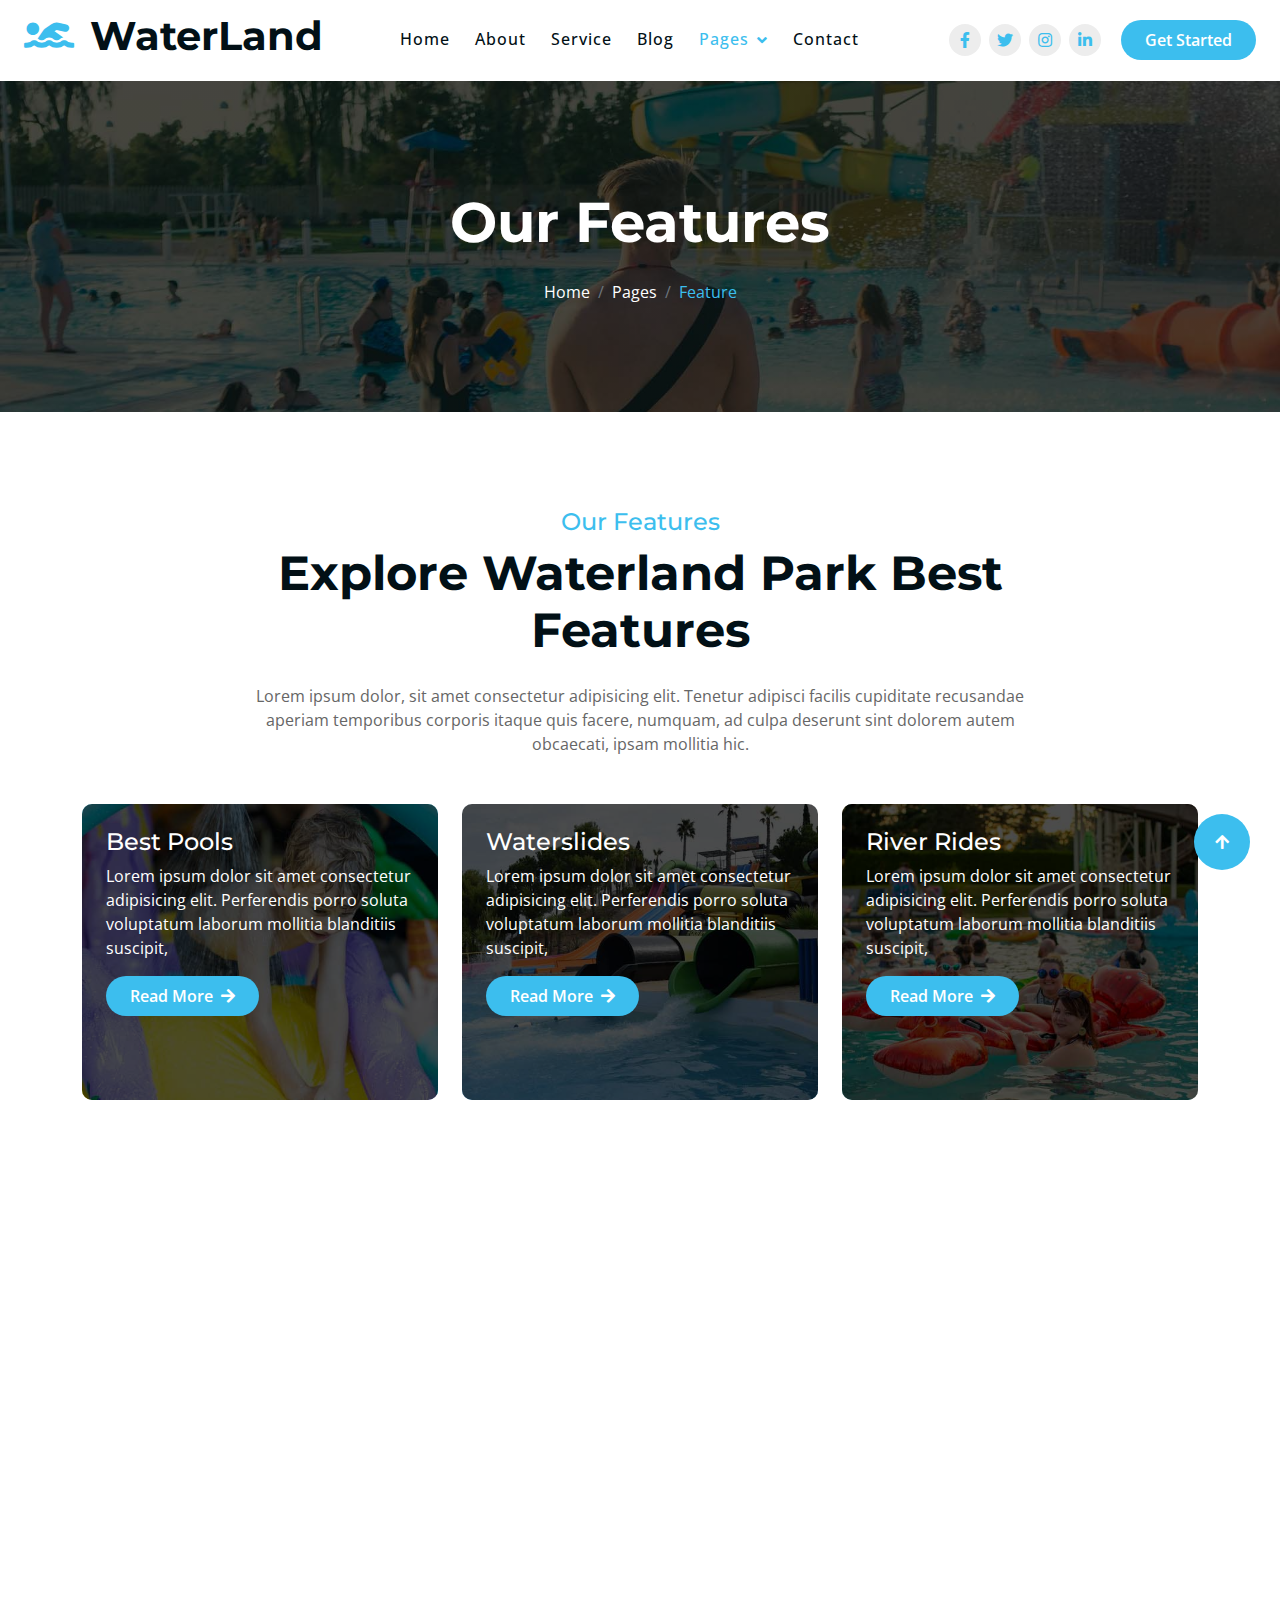
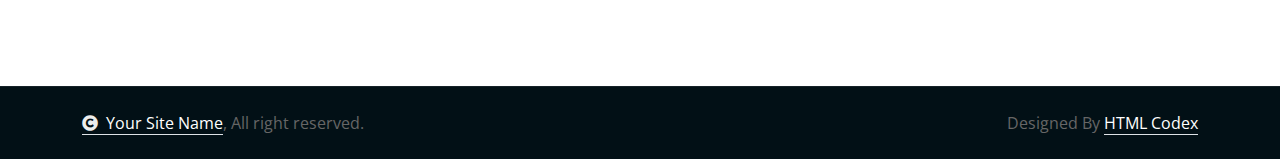
==== feature.html @ 1bac813b "first" ====
<!DOCTYPE html>
<html lang="en">

    <head>
        <meta charset="utf-8">
        <title>WaterLand - Water Park Website Template</title>
        <meta content="width=device-width, initial-scale=1.0" name="viewport">
        <meta content="" name="keywords">
        <meta content="" name="description">

        <!-- Google Web Fonts -->
        <link rel="preconnect" href="https://fonts.googleapis.com">
        <link rel="preconnect" href="https://fonts.gstatic.com" crossorigin>
        <link href="https://fonts.googleapis.com/css2?family=Montserrat:ital,wght@0,100..900;1,100..900&family=Open+Sans:ital,wdth,wght@0,75..100,300..800;1,75..100,300..800&display=swap" rel="stylesheet"> 

        <!-- Icon Font Stylesheet -->
        <link rel="stylesheet" href="https://use.fontawesome.com/releases/v5.15.4/css/all.css"/>
        <link href="https://cdn.jsdelivr.net/npm/bootstrap-icons@1.4.1/font/bootstrap-icons.css" rel="stylesheet">

        <!-- Libraries Stylesheet -->
        <link href="lib/animate/animate.min.css" rel="stylesheet">
        <link href="lib/lightbox/css/lightbox.min.css" rel="stylesheet">
        <link href="lib/owlcarousel/assets/owl.carousel.min.css" rel="stylesheet">


        <!-- Customized Bootstrap Stylesheet -->
        <link href="css/bootstrap.min.css" rel="stylesheet">

        <!-- Template Stylesheet -->
        <link href="css/style.css" rel="stylesheet">
    </head>

    <body>

        <!-- Spinner Start -->
        <div id="spinner" class="show bg-white position-fixed translate-middle w-100 vh-100 top-50 start-50 d-flex align-items-center justify-content-center">
            <div class="spinner-border text-primary" style="width: 3rem; height: 3rem;" role="status">
                <span class="sr-only">Loading...</span>
            </div>
        </div>
        <!-- Spinner End -->

        <!-- Navbar & Hero Start -->
        <div class="container-fluid nav-bar sticky-top px-4 py-2 py-lg-0">
            <nav class="navbar navbar-expand-lg navbar-light">
                <a href="" class="navbar-brand p-0">
                    <h1 class="display-6 text-dark"><i class="fas fa-swimmer text-primary me-3"></i>WaterLand</h1>
                    <!-- <img src="img/logo.png" alt="Logo"> -->
                </a>
                <button class="navbar-toggler" type="button" data-bs-toggle="collapse" data-bs-target="#navbarCollapse">
                    <span class="fa fa-bars"></span>
                </button>
                <div class="collapse navbar-collapse" id="navbarCollapse">
                    <div class="navbar-nav mx-auto py-0">
                        <a href="index.html" class="nav-item nav-link">Home</a>
                        <a href="about.html" class="nav-item nav-link">About</a>
                        <a href="service.html" class="nav-item nav-link">Service</a>
                        <a href="blog.html" class="nav-item nav-link">Blog</a>
                        
                        <div class="nav-item dropdown">
                            <a href="#" class="nav-link dropdown-toggle active" data-bs-toggle="dropdown">Pages</a>
                            <div class="dropdown-menu m-0">
                                <a href="feature.html" class="dropdown-item active">Our Feature</a>
                                <a href="gallery.html" class="dropdown-item">Our Gallery</a>
                                <a href="attraction.html" class="dropdown-item">Attractions</a>
                                <a href="package.html" class="dropdown-item">Ticket Packages</a>
                                <a href="team.html" class="dropdown-item">Our Team</a>
                                <a href="testimonial.html" class="dropdown-item">Testimonial</a>
                                <a href="404.html" class="dropdown-item">404 Page</a>
                            </div>
                        </div>
                        <a href="contact.html" class="nav-item nav-link">Contact</a>
                    </div>
                    <div class="team-icon d-none d-xl-flex justify-content-center me-3">
                        <a class="btn btn-square btn-light rounded-circle mx-1" href=""><i class="fab fa-facebook-f"></i></a>
                        <a class="btn btn-square btn-light rounded-circle mx-1" href=""><i class="fab fa-twitter"></i></a>
                        <a class="btn btn-square btn-light rounded-circle mx-1" href=""><i class="fab fa-instagram"></i></a>
                        <a class="btn btn-square btn-light rounded-circle mx-1" href=""><i class="fab fa-linkedin-in"></i></a>
                    </div>
                    <a href="#" class="btn btn-primary rounded-pill py-2 px-4 flex-shrink-0">Get Started</a>
                </div>
            </nav>
        </div>
        <!-- Navbar & Hero End -->

        <!-- Header Start -->
        <div class="container-fluid bg-breadcrumb">
            <div class="container text-center py-5" style="max-width: 900px;">
                <h4 class="text-white display-4 mb-4 wow fadeInDown" data-wow-delay="0.1s">Our Features</h4>
                <ol class="breadcrumb d-flex justify-content-center mb-0 wow fadeInDown" data-wow-delay="0.3s">
                    <li class="breadcrumb-item"><a href="index.html">Home</a></li>
                    <li class="breadcrumb-item"><a href="#">Pages</a></li>
                    <li class="breadcrumb-item active text-primary">Feature</li>
                </ol>    
            </div>
        </div>
        <!-- Header End -->

        <!-- Feature Start -->
        <div class="container-fluid feature py-5">
            <div class="container py-5">
                <div class="text-center mx-auto pb-5 wow fadeInUp" data-wow-delay="0.2s" style="max-width: 800px;">
                    <h4 class="text-primary">Our Features</h4>
                    <h1 class="display-5 mb-4">Explore Waterland Park Best Features</h1>
                    <p class="mb-0">Lorem ipsum dolor, sit amet consectetur adipisicing elit. Tenetur adipisci facilis cupiditate recusandae aperiam temporibus corporis itaque quis facere, numquam, ad culpa deserunt sint dolorem autem obcaecati, ipsam mollitia hic.
                    </p>
                </div>
                <div class="row g-4">
                    <div class="col-lg-4 wow fadeInUp" data-wow-delay="0.2s">
                        <div class="feature-item">
                            <img src="img/feature-1.jpg" class="img-fluid rounded w-100" alt="Image">
                            <div class="feature-content p-4">
                                <div class="feature-content-inner">
                                    <h4 class="text-white">Best Pools</h4>
                                    <p class="text-white">Lorem ipsum dolor sit amet consectetur adipisicing elit. Perferendis porro soluta voluptatum laborum mollitia blanditiis suscipit,
                                    </p>
                                    <a href="#" class="btn btn-primary rounded-pill py-2 px-4">Read More <i class="fa fa-arrow-right ms-1"></i></a>
                                </div>
                            </div>

                        </div>
                    </div>
                    <div class="col-lg-4 wow fadeInUp" data-wow-delay="0.4s">
                        <div class="feature-item">
                            <img src="img/feature-2.jpg" class="img-fluid rounded w-100" alt="Image">
                            <div class="feature-content p-4">
                                <div class="feature-content-inner">
                                    <h4 class="text-white">Waterslides</h4>
                                    <p class="text-white">Lorem ipsum dolor sit amet consectetur adipisicing elit. Perferendis porro soluta voluptatum laborum mollitia blanditiis suscipit,
                                    </p>
                                    <a href="#" class="btn btn-primary rounded-pill py-2 px-4">Read More <i class="fa fa-arrow-right ms-1"></i></a>
                                </div>
                            </div>

                        </div>
                    </div>
                    <div class="col-lg-4 wow fadeInUp" data-wow-delay="0.6s">
                        <div class="feature-item">
                            <img src="img/feature-3.jpg" class="img-fluid rounded w-100" alt="Image">
                            <div class="feature-content p-4">
                                <div class="feature-content-inner">
                                    <h4 class="text-white">River Rides</h4>
                                    <p class="text-white">Lorem ipsum dolor sit amet consectetur adipisicing elit. Perferendis porro soluta voluptatum laborum mollitia blanditiis suscipit,
                                    </p>
                                    <a href="#" class="btn btn-primary rounded-pill py-2 px-4">Read More <i class="fa fa-arrow-right ms-1"></i></a>
                                </div>
                            </div>

                        </div>
                    </div>
                </div>
            </div>
        </div>
        <!-- Feature End -->

        <!-- Footer Start -->
        <div class="container-fluid footer py-5 wow fadeIn" data-wow-delay="0.2s">
            <div class="container py-5">
                <div class="row g-5">
                    <div class="col-md-6 col-lg-6 col-xl-4">
                        <div class="footer-item">
                            <a href="index.html" class="p-0">
                                <h4 class="text-white mb-4"><i class="fas fa-swimmer text-primary me-3"></i>WaterLand</h4>
                                <!-- <img src="img/logo.png" alt="Logo"> -->
                            </a>
                            <p class="mb-2">Dolor amet sit justo amet elitr clita ipsum elitr est.Lorem ipsum dolor sit amet, consectetur adipiscing...</p>
                            <div class="d-flex align-items-center">
                                <i class="fas fa-map-marker-alt text-primary me-3"></i>
                                <p class="text-white mb-0">123 Street New York.USA</p>
                            </div>
                            <div class="d-flex align-items-center">
                                <i class="fas fa-envelope text-primary me-3"></i>
                                <p class="text-white mb-0">info@example.com</p>
                            </div>
                            <div class="d-flex align-items-center">
                                <i class="fa fa-phone-alt text-primary me-3"></i>
                                <p class="text-white mb-0">(+012) 3456 7890</p>
                            </div>
                        </div>
                    </div>
                    <div class="col-md-6 col-lg-6 col-xl-2">
                        <div class="footer-item">
                            <h4 class="text-white mb-4">Quick Links</h4>
                            <a href="#"><i class="fas fa-angle-right me-2"></i> About Us</a>
                            <a href="#"><i class="fas fa-angle-right me-2"></i> Feature</a>
                            <a href="#"><i class="fas fa-angle-right me-2"></i> Attractions</a>
                            <a href="#"><i class="fas fa-angle-right me-2"></i> Tickets</a>
                            <a href="#"><i class="fas fa-angle-right me-2"></i> Blog</a>
                            <a href="#"><i class="fas fa-angle-right me-2"></i> Contact us</a>
                        </div>
                    </div>
                    <div class="col-md-6 col-lg-6 col-xl-2">
                        <div class="footer-item">
                            <h4 class="text-white mb-4">Support</h4>
                            <a href="#"><i class="fas fa-angle-right me-2"></i> Privacy Policy</a>
                            <a href="#"><i class="fas fa-angle-right me-2"></i> Terms & Conditions</a>
                            <a href="#"><i class="fas fa-angle-right me-2"></i> Disclaimer</a>
                            <a href="#"><i class="fas fa-angle-right me-2"></i> Support</a>
                            <a href="#"><i class="fas fa-angle-right me-2"></i> FAQ</a>
                            <a href="#"><i class="fas fa-angle-right me-2"></i> Help</a>
                        </div>
                    </div>
                    <div class="col-md-6 col-lg-6 col-xl-4">
                        <div class="footer-item">
                            <h4 class="text-white mb-4">Opening Hours</h4>
                            <div class="opening-date mb-3 pb-3">
                                <div class="opening-clock flex-shrink-0">
                                    <h6 class="text-white mb-0 me-auto">Monday - Friday:</h6>
                                    <p class="mb-0"><i class="fas fa-clock text-primary me-2"></i> 11:00 AM - 16:00 PM</p>
                                </div>
                                <div class="opening-clock flex-shrink-0">
                                    <h6 class="text-white mb-0 me-auto">Satur - Sunday:</h6>
                                    <p class="mb-0"><i class="fas fa-clock text-primary me-2"></i> 09:00 AM - 17:00 PM</p>
                                </div>
                                <div class="opening-clock flex-shrink-0">
                                    <h6 class="text-white mb-0 me-auto">Holiday:</h6>
                                    <p class="mb-0"><i class="fas fa-clock text-primary me-2"></i> 09:00 AM - 17:00 PM</p>
                                </div>
                            </div>
                            <div>
                                <p class="text-white mb-2">Payment Accepted</p>
                                <img src="img/payment.png" class="img-fluid" alt="Image">
                            </div>
                        </div>
                    </div>
                </div>
            </div>
        </div>
        <!-- Footer End -->
        
        <!-- Copyright Start -->
        <div class="container-fluid copyright py-4">
            <div class="container">
                <div class="row g-4 align-items-center">
                    <div class="col-md-6 text-center text-md-start mb-md-0">
                        <span class="text-body"><a href="#" class="border-bottom text-white"><i class="fas fa-copyright text-light me-2"></i>Your Site Name</a>, All right reserved.</span>
                    </div>
                    <div class="col-md-6 text-center text-md-end text-body">
                        <!--/*** This template is free as long as you keep the below author’s credit link/attribution link/backlink. ***/-->
                        <!--/*** If you'd like to use the template without the below author’s credit link/attribution link/backlink, ***/-->
                        <!--/*** you can purchase the Credit Removal License from "https://htmlcodex.com/credit-removal". ***/-->
                        Designed By <a class="border-bottom text-white" href="https://htmlcodex.com">HTML Codex</a>
                    </div>
                </div>
            </div>
        </div>
        <!-- Copyright End -->


        <!-- Back to Top -->
        <a href="#" class="btn btn-primary btn-lg-square rounded-circle back-to-top"><i class="fa fa-arrow-up"></i></a>   

        
    <!-- JavaScript Libraries -->
    <script src="https://ajax.googleapis.com/ajax/libs/jquery/3.6.4/jquery.min.js"></script>
    <script src="https://cdn.jsdelivr.net/npm/bootstrap@5.0.0/dist/js/bootstrap.bundle.min.js"></script>
    <script src="lib/wow/wow.min.js"></script>
    <script src="lib/easing/easing.min.js"></script>
    <script src="lib/waypoints/waypoints.min.js"></script>
    <script src="lib/counterup/counterup.min.js"></script>
    <script src="lib/lightbox/js/lightbox.min.js"></script>
    <script src="lib/owlcarousel/owl.carousel.min.js"></script>
    

    <!-- Template Javascript -->
    <script src="js/main.js"></script>
    </body>

</html>
---- css/style.css ----
/*** Spinner Start ***/
/*** Spinner ***/
#spinner {
    opacity: 0;
    visibility: hidden;
    transition: opacity .5s ease-out, visibility 0s linear .5s;
    z-index: 99999;
}

#spinner.show {
    transition: opacity .5s ease-out, visibility 0s linear 0s;
    visibility: visible;
    opacity: 1;
}
/*** Spinner End ***/

.back-to-top {
    position: fixed;
    right: 30px;
    bottom: 30px;
    transition: 0.5s;
    z-index: 99;
}

/*** Button Start ***/
.btn {
    font-weight: 600;
    transition: .5s;
}

.btn-square {
    width: 32px;
    height: 32px;
}

.btn-sm-square {
    width: 34px;
    height: 34px;
}

.btn-md-square {
    width: 44px;
    height: 44px;
}

.btn-lg-square {
    width: 56px;
    height: 56px;
}

.btn-xl-square {
    width: 66px;
    height: 66px;
}

.btn-square,
.btn-sm-square,
.btn-md-square,
.btn-lg-square,
.btn-xl-square {
    padding: 0;
    display: flex;
    align-items: center;
    justify-content: center;
    font-weight: normal;
}

.btn.btn-primary {
    color: var(--bs-white);
    border: none;
}

.btn.btn-primary:hover {
    background: var(--bs-dark);
}

.btn.btn-light {
    color: var(--bs-primary);
    border: none;
}

.btn.btn-light:hover {
    color: var(--bs-white);
    background: var(--bs-primary);
}

.btn.btn-dark {
    color: var(--bs-white);
    border: none;
}

.btn.btn-dark:hover {
    color: var(--bs-primary);
    background: var(--bs-light);
}

/*** Navbar Start ***/
.nav-bar {
    background: var(--bs-white);
}

.sticky-top {
    transition: 1s;
}

.navbar-light .navbar-nav .nav-link {
    position: relative;
    margin-right: 25px;
    padding: 35px 0;
    letter-spacing: 1px;
    color: var(--bs-dark);
    font-size: 15.6px;
    font-weight: 500;
    outline: none;
    transition: .5s;
}

.sticky-top .navbar-light .navbar-nav .nav-link {
    padding: 20px 0;
    color: var(--bs-dark);
}

.navbar-light .navbar-nav .nav-link:hover,
.navbar-light .navbar-nav .nav-link.active {
    color: var(--bs-primary);
}

#Products {
    padding-top: 90px;  /* Добавим отступ сверху для секции "Наши продукты" */
}

#About  {
    padding-top: 90px;  /* Добавим отступ сверху для секции "Наши продукты" */
}
#Services  {
    padding-top: 90px;  /* Добавим отступ сверху для секции "Наши продукты" */
}
#Works  {
    padding-top: 90px;  /* Добавим отступ сверху для секции "Наши продукты" */
}
#Location  {
    padding-top: 90px;  /* Добавим отступ сверху для секции "Наши продукты" */
}
.navbar-light .navbar-brand img {
    max-height: 60px;
    transition: .5s;
}

.sticky-top .navbar-light .navbar-brand img {
    max-height: 50px;
}

.navbar .dropdown-toggle::after {
    border: none;
    content: "\f107";
    font-family: "Font Awesome 5 Free";
    font-weight: 600;
    vertical-align: middle;
    margin-left: 8px;
}

.dropdown .dropdown-menu a:hover {
    background: var(--bs-primary);
    color: var(--bs-white);
}

.navbar .nav-item:hover .dropdown-menu {
    transform: rotateX(0deg);
    visibility: visible;
    margin-top: 8px !important;
    background: var(--bs-light);
    transition: .5s;
    opacity: 1;
}

@media (min-width: 992px) {
    .navbar .nav-item .dropdown-menu {
    display: block;
    visibility: hidden;
    top: 100%;
    transform: rotateX(-75deg);
    transform-origin: 0% 0%;
    border: 0;
    border-radius: 10px;
    margin-top: 8px !important;
    transition: .5s;
    opacity: 0;
    }

    .asd {
        display: none;
    }
}

@media (max-width: 991px) {
    .navbar.navbar-expand-lg .navbar-toggler {
        padding: 8px 15px;
        border: 1px solid var(--bs-primary);
        color: var(--bs-primary);
    }

    .sticky-top .navbar-light .navbar-nav .nav-link {
        padding: 12px 0;
    }
}
/*** Navbar End ***/

/* Mobile Navbar */
@media (max-width:700px) {
    .custom-toggler {
        display: flex;
        flex-direction: column;
        justify-content: center;
        width: 30px;
        height: 24px;
        background: transparent;
        border: none;
        outline: none;
        z-index: 1001;
        cursor: pointer;
    }
    
    .icon-bar {
        display: block;
        width: 100%;
        height: 3px;
        background-color: var(--bs-dark);
        margin: 4px 0;
        border-radius: 2px;
        transition: all 0.4s ease;
        -webkit-transition: all 0.4s ease;
    }
    
    .icon-toggler {
        background: none;
        border: none;
        font-size: 24px;
        color: var(--bs-dark);
        cursor: pointer;
        z-index: 1001;
        outline: none;
        transition: transform 0.3s ease;
    }
    
    .icon-toggler i {
        transition: opacity 0.3s ease, transform 0.3s ease;
        -webkit-transition: opacity 0.3s ease, transform 0.3s ease;
    }
    
    
    
    /* Animate to X */
    .custom-toggler.open .top-bar {
        transform: rotate(45deg) translateY(6px);
        -webkit-transform: rotate(45deg) translateY(6px);
    }
    
    .custom-toggler.open .middle-bar {
        opacity: 0;
        transition: opacity 0.3s ease;
        -webkit-transition: opacity 0.3s ease;
    }
    
    .custom-toggler.open .bottom-bar {
        transform: rotate(-45deg) translateY(-6px);
        -webkit-transform: rotate(-45deg) translateY(-6px);
    }
    
    /* Collapse menu animation */
    #navbarCollapse {
        position: fixed;
        top: 0;
        left: 0;
        width: 100%;
        height: 0;
        background: var(--bs-white);
        overflow: hidden;
        z-index: 999;
        transition: height 0.4s ease;
        display: flex;
        flex-direction: column;
        align-items: center;
        justify-content: center;
        padding: 0;
    }
    
    #navbarCollapse.show {
        height: 100vh;
        padding: 2rem;
        box-shadow: 0 4px 20px rgba(0, 0, 0, 0.1);
    }
    .navbar-nav {
        flex-direction: column;
        gap: 1.5rem;
    }

    .navbar-nav .nav-link {
        font-size: 22px;
        padding: 0;
    }
}

/* Mobile Navbar End */

/*** Carousel Hero Header Start ***/
.header-carousel .header-carousel-item img {
    object-fit: cover;
}


@media (min-width: 1200px) {
    .header-carousel .header-carousel-item,
    .header-carousel .header-carousel-item img {
        height: 700px;
    }
}

@media (max-width: 1199px) {
    .header-carousel .header-carousel-item,
    .header-carousel .header-carousel-item img {
        height: 1200px;
    }
}

@media (max-width: 576px) {
    .header-carousel .header-carousel-item,
    .header-carousel .header-carousel-item img {
        height: 60vh;
    }
}

.header-carousel .owl-nav .owl-prev {
    display: none;
}

.header-carousel .owl-nav .owl-next {
    position: absolute;
    width: 60px;
    height: 60px;
    bottom: -60px;
    right: 50%;
    transform: translateY(-50%);
    margin-right: -60px;
    border-radius: 60px;
    background: var(--bs-primary);
    color: var(--bs-white);
    font-size: 26px;
    display: flex;
    align-items: center;
    justify-content: center;
    transition: 0.5s;
}
.header-carousel .owl-nav .owl-next:hover {
    box-shadow: inset 0 0 100px 0 var(--bs-light);
    color: var(--bs-primary);
}

.header-carousel .owl-nav .owl-next i {
    position: relative;
    width: 100%;
    height: 100%;
    display: flex;
    align-items: center;
    justify-content: center;
    animation-name: carousel-next-btn;
    animation-duration: 4s;
    animation-delay: 1s;
    animation-iteration-count: infinite;
    transition: 1s;
}

@keyframes carousel-next-btn {
    0%  {margin-top: 35%;}
    50%  {margin-bottom: 70%;}
    100% {margin-top: 35%;}
}

.header-carousel .header-carousel-item .carousel-caption {
    position: absolute;
    width: 100%;
    height: 100%;
    left: 0;
    bottom: 0;
    background: rgba(0, 0, 0, .7);
    display: flex;
    align-items: center;
}

.carousel-caption .ticket-form {
    background: rgba(255, 255, 255, 0.4);
    border-radius: 10px;
}

.header-carousel .header-carousel-item img {
    animation-name: image-zoom;
    animation-duration: 10s;
    animation-delay: 1s;
    animation-iteration-count: infinite;
    animation-direction: alternate;
    transition: 1s;
}

@keyframes image-zoom {
    0%  {width: 100%; height: 100%;}

    25% {width: 115%; height: 115%;}

    50% {width: 130%; height: 130%;}

    75% {width: 120%; height: 120%;}

    100% {width: 100%; height: 100%;}
}
/*** Carousel Hero Header End ***/

/*** Single Page Hero Header Start ***/
.bg-breadcrumb {
    position: relative;
    overflow: hidden;
    background: linear-gradient(rgba(0, 0, 0, 0.7), rgba(0, 0, 0, 0.7)), url(../img/carousel-1.jpg);
    background-position: center center;
    background-repeat: no-repeat;
    background-size: cover;
    padding: 60px 0 60px 0;
    transition: 0.5s;
}

.bg-breadcrumb .breadcrumb {
    position: relative;
}

.bg-breadcrumb .breadcrumb .breadcrumb-item a {
    color: var(--bs-white);
}
/*** Single Page Hero Header End ***/


/*** Feature Start ***/
.feature .feature-item {
    position: relative;
    border-radius: 10px;
    background: var(--bs-light);
}

.feature-item .feature-content {
    position: absolute;
    width: 100%; 
    height: 100%; 
    bottom: 0; 
    left: 0;
    margin-top: 0;
    margin-right: 0; 
    background: rgba(0, 0, 0, 0.7); 
    border-radius: 10px;
    z-index: 2;
}

.feature-item .feature-content .feature-content-inner {
    position: relative;
    z-index: 5;
}
/*** Feature End ***/


/*** Service Start ***/
.service {
    position: relative;
    overflow: hidden;
    background-image: url('https://www.hrjohnsonindia.com/assets/images/blog/5-Innovative-Ideas-to-Design-Your-Dream-Swimming-Pool-thumb-og.jpg');
    background-position: center center;
    background-repeat: no-repeat;
    background-size: cover;
}

.service::before {
    content: "";
    width: 100%;
    height: 100%;
    position: absolute;
    top: 0;
    left: 0;
    background: rgba(0, 0, 0, .7);
    z-index: 1;
}

.service .service-section {
    position: relative;
    z-index: 5;
}

.service .service-days {
    border-radius: 10px;
    background: var(--bs-white);
}

.service .service-item {
    position: relative;
    height: 100%;
    text-align: center;
    border-radius: 10px;
    background: var(--bs-white);
    z-index: 1;
}

.service .service-item::after {
    content: "";
    position: absolute;
    width: 100%;
    height: 0;
    bottom: 0;
    left: 0;
    border-radius: 10px;
    background: var(--bs-primary);
    transition: 0.5s;
    z-index: 2;
}

.service .service-item:hover:after {
    height: 100%;
}

.service .service-item i {
    color: var(--bs-primary);
    transition: 0.5s;
}

.service .service-item:hover i {
    color: var(--bs-white);
}

.service .service-item .service-content {
    position: relative;
    z-index: 3;
}

.service .service-item .service-content p {
    transition: 0.5s;
}

.service .service-item:hover .service-content p {
    color: var(--bs-white);
}

.service .service-item .service-content a.h4 {
    transition: 0.5s;
}

.service .service-item:hover .service-content a.h4:hover {
    color: var(--bs-white);
}
/*** Service End ***/


/*** Attractions Start ***/
.attractions {
    position: relative;
    overflow: hidden;
}

.attractions::after {
    content: "";
    width: 100%;
    height: 95%;
    position: absolute;
    overflow: hidden;
    top: 0;
    left: 0;
    background: linear-gradient(rgba(0, 0, 0, .7), rgba(0, 0, 0, .7)), url('https://www.citywidepoolservice.com/wp-content/uploads/2021/01/Services-Citywide-Pool-Las-Vegas-1080x675.jpg') center center no-repeat;
    background-size: cover;
    z-index: -2;
    animation-name: attraction-image-zoom;
    animation-duration: 10s;
    animation-delay: 1s;
    animation-iteration-count: infinite;
    animation-direction: alternate;
    transition: 1s;
}

@keyframes attraction-image-zoom {
    0%  {width: 100%;}

    25% {width: 115%;}

    50% {width: 130%;}

    75% {width: 120%;}

    100% {width: 100%;}
}

.attractions .attractions-section {
    position: relative;
    z-index: 3;
}

.attractions .attractions-item {
    position: relative;
    border-radius: 10px;
    transition: 0.5s;
    z-index: 1;
}

.attractions .attractions-item::after {
    content: "";
    position: absolute;
    width: 100%;
    height: 0;
    top: 0;
    left: 0;
    border-radius: 10px;
    background: rgba(0, 0, 0, .7);
    transition: 0.5s;
    z-index: 2;
}

.attractions .attractions-item:hover:after {
    height: 100%;
}

.attractions .attractions-item .attractions-name {
    position: absolute;
    width: 100%;
    height: 100%;
    top: 50%;
    left: 50%;
    transform: translate(-50%, -50%);
    border-radius: 10px;
    color: var(--bs-white);
    font-size: 24px;
    font-weight: 600;
    display: flex;
    align-items: center;
    justify-content: center;
    transition: 0.5s;
    z-index: 3;
    opacity: 0;
}

.attractions .attractions-item:hover .attractions-name {
    opacity: 1;
}

.attractions-carousel .owl-stage-outer {
    margin-top: 58px;
}

.attractions .owl-nav .owl-prev {
    position: absolute;
    top: -58px;
    left: 0;
    background: var(--bs-primary);
    color: var(--bs-white);
    padding: 6px 35px;
    border-radius: 30px;
    transition: 0.5s;
}

.attractions .owl-nav .owl-prev:hover {
    background: var(--bs-white);
    color: var(--bs-primary);
}

.attractions .owl-nav .owl-next {
    position: absolute;
    top: -58px;
    right: 0;
    background: var(--bs-primary);
    color: var(--bs-white);
    padding: 6px 35px;
    border-radius: 30px;
    transition: 0.5s;
}

.attractions .owl-nav .owl-next:hover {
    background: var(--bs-white);
    color: var(--bs-primary);
}
/*** Attractions End ***/


/*** Gallery Start ***/
.gallery .gallery-item {
    position: relative;
    overflow: hidden;
    height: 100%;
    border-radius: 10px;
}

.gallery .gallery-item img {
    transition: 0.5s;
}

.gallery .gallery-item:hover img {
    transform: scale(1.2);
}

.gallery .gallery-item::after {
    content: "";
    position: absolute;
    width: 0;
    height: 0;
    top: 50%;
    left: 50%;
    transform: translate(-50%, -50%);
    border-radius: 10px;
    background: rgba(0, 0, 0, .4);
    transition: 0.5s;
    z-index: 1;
}

.gallery .gallery-item:hover::after {
    width: 100%;
    height: 100%;
}

.gallery .gallery-item .search-icon {
    position: absolute;
    top: 50%;
    left: 50%;
    transform: translate(-50%, -50%);
    transition: 0.5s;
    z-index: 5;
    opacity: 0;
}

.gallery .gallery-item:hover .search-icon {
    opacity: 1;
}
/*** Gallery End ***/

/*** Blog Start ***/
.blog .blog-item {
    border-radius: 10px;
}

.blog .blog-item .blog-img {
    position: relative;
    overflow: hidden;
    border-top-left-radius: 10px;
    border-top-right-radius: 10px;
    transition: 0.5s;
}

.blog .blog-item .blog-img img {
    transition: 0.5s;
}

.blog .blog-item:hover .blog-img img {
    transform: scale(1.2);
}

.blog .blog-item .blog-img::after {
    content: "";
    position: absolute;
    width: 100%;
    height: 100%;
    top: 0;
    left: 0;
    border-top-left-radius: 10px;
    border-top-right-radius: 10px;
    background: rgba(0, 0, 0, .3);
    z-index: 1;
}

.blog .blog-item .blog-img .blog-category {
    position: absolute;
    top: 25px;
    left: 25px;
    border-radius: 10px;
    color: var(--bs-white);
    background: var(--bs-primary);
    z-index: 5;
}

.blog .blog-item .blog-img .blog-date {
    position: absolute;
    bottom: 25px;
    left: 25px;
    color: var(--bs-white);
    z-index: 5;
}

.blog .blog-item .blog-content {
    border-bottom-left-radius: 10px;
    border-bottom-right-radius: 10px;
    background: var(--bs-light);
}
/*** Blog End ***/

/*** Team Start ***/
.team .team-item {
    position: relative;
    background: var(--bs-primary);
    border-radius: 10px;
}

.team .team-item::after {
    content: "";
    position: absolute;
    width: 100%;
    height: 0;
    top: 0;
    left: 0;
    border-radius: 10px;
    background: var(--bs-dark);
    transition: 0.5s;
    z-index: 1;
}

.team .team-item:hover:after {
    height: 100%;
}

.team .team-item .team-content {
    position: relative;
    text-align: center;
    z-index: 2;
}

.team .team-item .team-content .team-icon {
    background: var(--bs-light);
    border-radius: 10px;
    display: flex;
    display: inline-flex;
}

.team .team-item .team-content h4,
.team .team-item .team-content p {
    transition: 0.5s;
}

.team .team-item:hover .team-content h4 {
    color: var(--bs-primary);
}

.team .team-item .team-content p {
    color: var(--bs-white);
    transition: 0.5s;
}

.team .team-item:hover .team-content p {
    color: var(--bs-body);
}
/*** Team End ***/

/*** Testimonial Start ***/
.testimonial {
    position: relative;
    overflow: hidden;
}

.testimonial::after {
    content: "";
    width: 100%;
    height: 100%;
    position: absolute;
    top: 0;
    left: 0;
    background-image: url('https://galaxyhomerecreation.com/wp-content/uploads/2022/12/galaxy-inground-pool-banner-2.jpg');
    background-position: center center;
    background-repeat: no-repeat;
    background-size: cover;
    z-index: -2;
}

.testimonial::before {
    content: "";
    width: 100%;
    height: 100%;
    position: absolute;
    top: 0;
    left: 0;
    background: rgba(0, 0, 0, .7);
    z-index: -1;
}

.testimonial .testimonial-carousel .testimonial-item {
    text-align: center;
    border-radius: 10px;
    background: rgba(256, 256, 256, 0.2);
}

.testimonial-carousel .testimonial-item .testimonial-inner {
    display: flex;
    justify-content: center;
}

.testimonial-item .testimonial-inner .testimonial-img {
    position: relative;
}

.testimonial-item .testimonial-inner .testimonial-img img {
    width: 100px;
    height: 100px;
    border-radius: 100px;
    border: 2px solid var(--bs-white);
}

.testimonial-item .testimonial-inner .testimonial-img .testimonial-quote {
    position: absolute;
    top: 0;
    left: -25px;
    color: var(--bs-white);
    background: var(--bs-primary);
}

.testimonial-carousel .owl-dots {
    display: flex;
    justify-content: center;
}

.testimonial-carousel .owl-dots .owl-dot {
    width: 30px;
    height: 30px;
    border-radius: 30px;
    margin: 20px 10px 0 10px;
    background: var(--bs-primary);
    transition: 0.5s;
}

.testimonial-carousel .owl-dots .owl-dot.active {
    width: 30px;
    height: 30px;
    border-radius: 30px;
    background: var(--bs-light);
    transition: 0.5s;
}

.testimonial-carousel .owl-dots .owl-dot span {
    position: relative;
    margin-top: 50%;
    margin-left: 50%;
    transform: translate(-50%, -50%);
    display: flex;
    align-items: center;
    justify-content: center;
    text-align: center;
}

.testimonial-carousel .owl-dots .owl-dot.active span::after {
    background: var(--bs-primary);
}

.testimonial-carousel .owl-dots .owl-dot span::after {
    content: "";
    width: 15px;
    height: 15px;
    border-radius: 15px;
    position: absolute;
    top: 50%;
    left: 50%;
    transform: translate(-50%, -50%);
    display: flex;
    align-items: center;
    justify-content: center;
    text-align: center;
    background: var(--bs-white);
    transition: 0.5s;
}

.testimonial-carousel .owl-nav {
    position: absolute;
    bottom: -22px;
    right: 50%;
    transform: translateX(-50%);
    margin-right: -210px;
    display: flex;
    align-items: center;
    justify-content: center;
}

.testimonial-carousel .owl-nav .owl-prev {
    font-size: 50px;
    margin-right: 80px;
    color: var(--bs-white);
    transition: 0.5s;
}

.testimonial-carousel .owl-nav .owl-next {
    font-size: 50px;
    margin-left: 80px;
    color: var(--bs-white);
    transition: 0.5s;
}

.testimonial-carousel .owl-nav .owl-prev:hover,
.testimonial-carousel .owl-nav .owl-next:hover {
    color: var(--bs-primary);
}
/*** Testimonial End ***/


/*** Footer Start ***/
.footer {
    background: var(--bs-dark);
}

.footer .footer-item {
    display: flex;
    flex-direction: column;
}

.footer .footer-item a {
    line-height: 35px;
    color: var(--bs-body);
    transition: 0.5s;
}

.footer .footer-item p {
    line-height: 35px;
}

.footer .footer-item a:hover {
    color: var(--bs-primary);
}

.footer .footer-item .footer-btn a,
.footer .footer-item .footer-btn a i {
    transition: 0.5s;
}

.footer .footer-item .footer-btn a:hover {
    background: var(--bs-white);
}

.footer .footer-item .footer-btn a:hover i {
    color: var(--bs-primary);
}

.footer .footer-item .opening-date {
    border-bottom: 1px solid rgba(255, 255, 255, .08);
}

.footer .footer-item .opening-date .opening-clock {
    display: flex;
    align-items: center;
    line-height: 35px;
}
/*** Footer End ***/

/*** copyright Start ***/
.copyright {
    border-top: 1px solid rgba(255, 255, 255, 0.08);
    background: var(--bs-dark);
}
/*** copyright end ***/
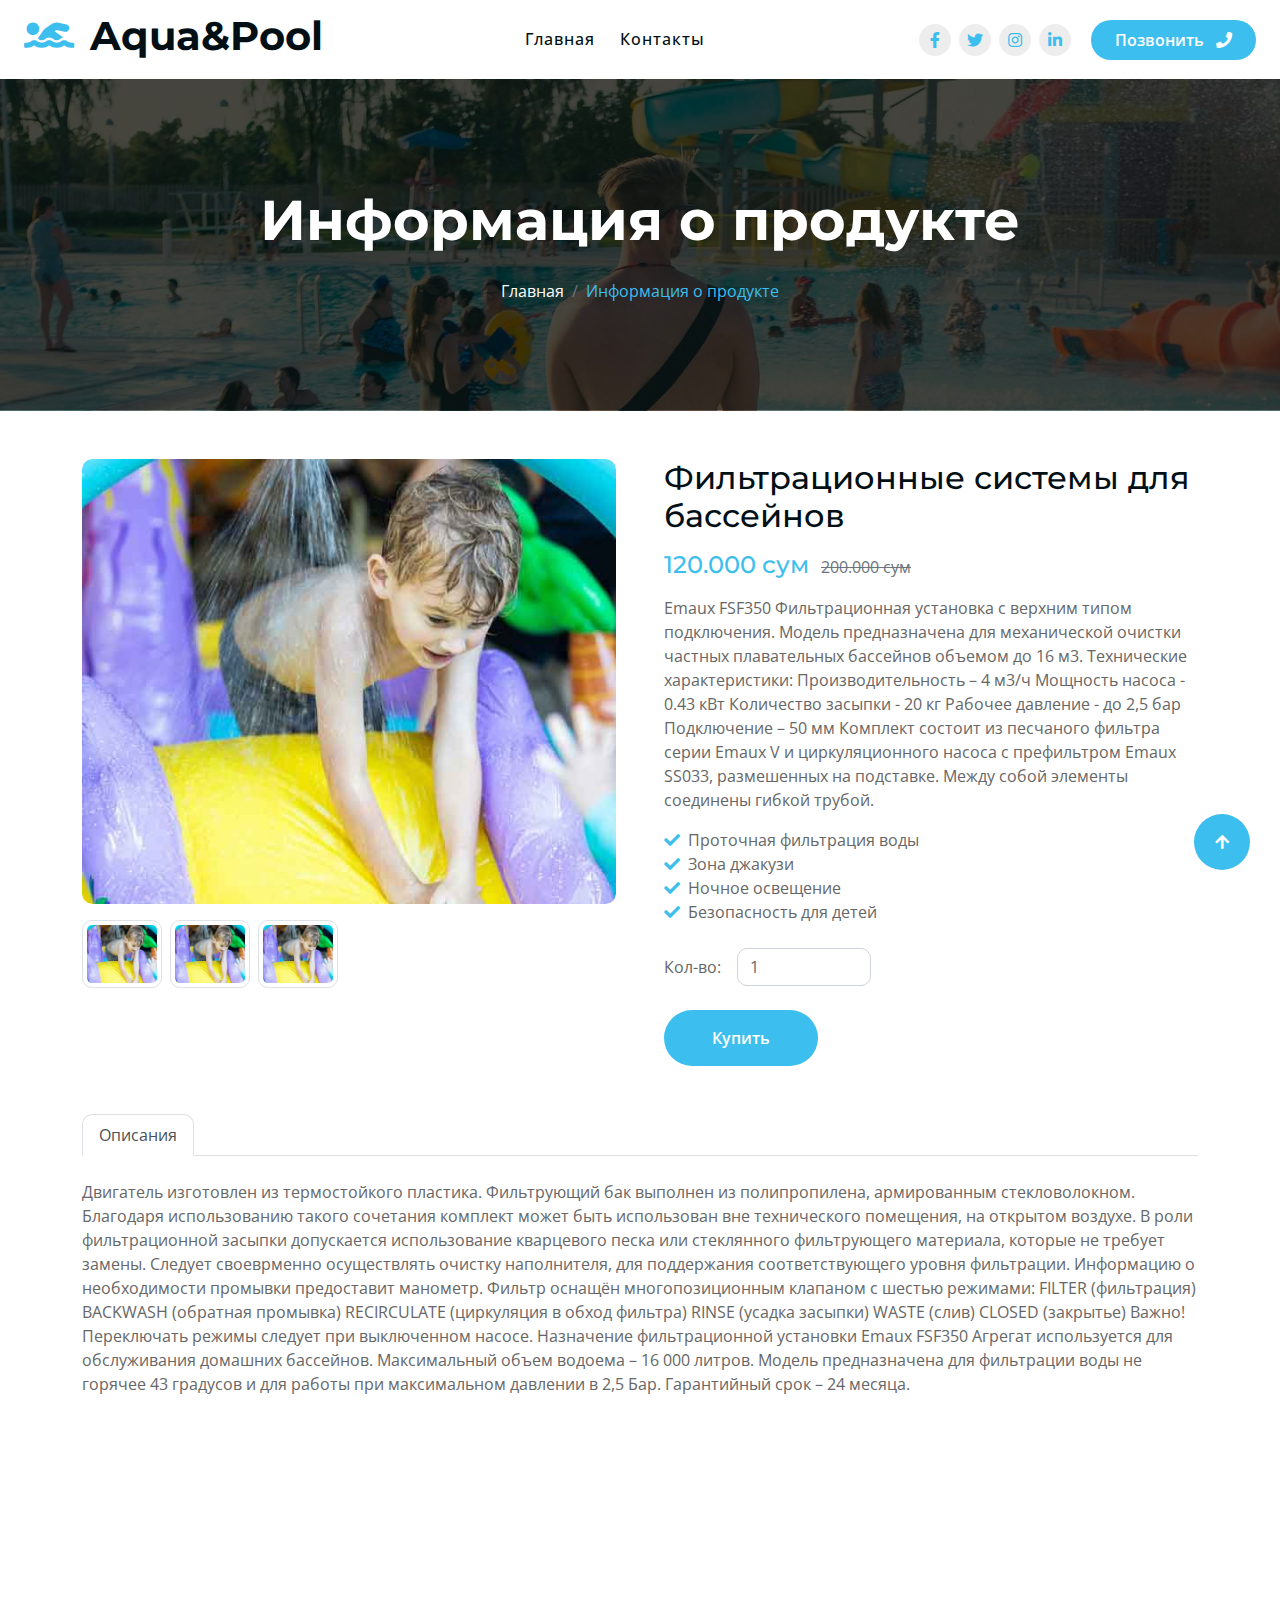
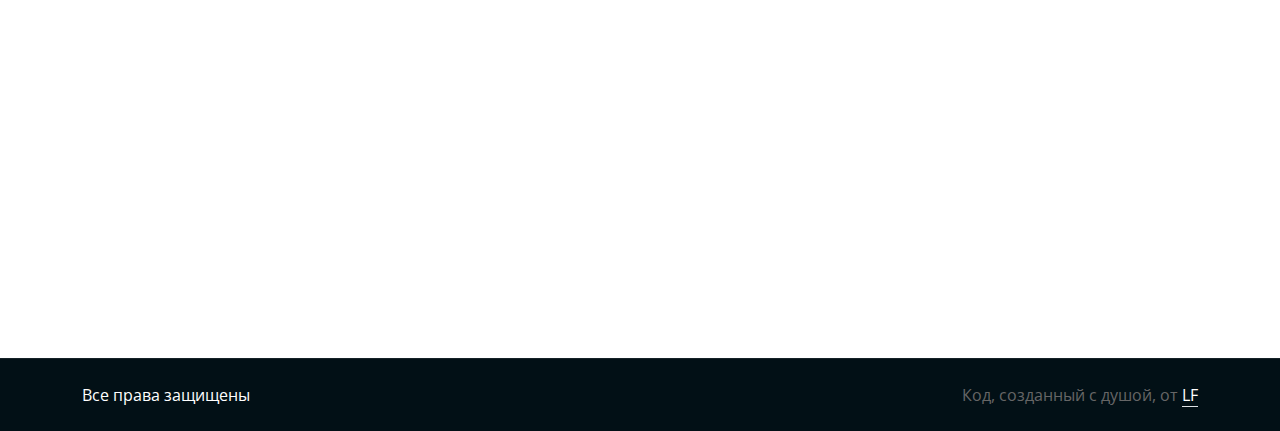
==== commit b5679c3e: "second2" ====
--- a/feature.html
+++ b/feature.html
@@ -40,27 +40,31 @@
         </div>
         <!-- Spinner End -->
 
-        <!-- Navbar & Hero Start -->
-        <div class="container-fluid nav-bar sticky-top px-4 py-2 py-lg-0">
+         <!-- Navbar & Hero Start -->
+         <div class="container-fluid nav-bar sticky-top px-4 py-2 py-lg-0">
             <nav class="navbar navbar-expand-lg navbar-light">
                 <a href="" class="navbar-brand p-0">
-                    <h1 class="display-6 text-dark"><i class="fas fa-swimmer text-primary me-3"></i>WaterLand</h1>
+                    <h1 class="display-6 text-dark"><i class="fas fa-swimmer text-primary me-3"></i>Aqua&Pool</h1>
                     <!-- <img src="img/logo.png" alt="Logo"> -->
                 </a>
-                <button class="navbar-toggler" type="button" data-bs-toggle="collapse" data-bs-target="#navbarCollapse">
-                    <span class="fa fa-bars"></span>
+                <button class="navbar-toggler icon-toggler" type="button" id="navbarToggler" aria-expanded="false">
+                    <i class="fas fa-bars open-icon"></i>
+                    <i class="fas fa-times close-icon d-none"></i>
                 </button>
+                
                 <div class="collapse navbar-collapse" id="navbarCollapse">
                     <div class="navbar-nav mx-auto py-0">
-                        <a href="index.html" class="nav-item nav-link">Home</a>
-                        <a href="about.html" class="nav-item nav-link">About</a>
-                        <a href="service.html" class="nav-item nav-link">Service</a>
-                        <a href="blog.html" class="nav-item nav-link">Blog</a>
-                        
-                        <div class="nav-item dropdown">
-                            <a href="#" class="nav-link dropdown-toggle active" data-bs-toggle="dropdown">Pages</a>
+                        <a href="index.html" class="nav-item nav-link">Главная</a>
+                        <!-- <a href="#About" class="nav-item nav-link">О нас</a>
+                        <a href="#Services" class="nav-item nav-link">Наши услуги</a>
+                        <a href="#Products" class="nav-item nav-link">Наши продукты</a>
+                        <a href="#Works" class="nav-item nav-link">Наши работы</a>
+                        <a href="#Location" class="nav-item nav-link">Наша локация</a> -->
+                        
+                        <!-- <div class="nav-item dropdown">
+                            <a href="#" class="nav-link dropdown-toggle" data-bs-toggle="dropdown">Pages</a>
                             <div class="dropdown-menu m-0">
-                                <a href="feature.html" class="dropdown-item active">Our Feature</a>
+                                <a href="feature.html" class="dropdown-item">Our Feature</a>
                                 <a href="gallery.html" class="dropdown-item">Our Gallery</a>
                                 <a href="attraction.html" class="dropdown-item">Attractions</a>
                                 <a href="package.html" class="dropdown-item">Ticket Packages</a>
@@ -68,8 +72,8 @@
                                 <a href="testimonial.html" class="dropdown-item">Testimonial</a>
                                 <a href="404.html" class="dropdown-item">404 Page</a>
                             </div>
-                        </div>
-                        <a href="contact.html" class="nav-item nav-link">Contact</a>
+                        </div> -->
+                        <a href="#Contact" class="nav-item nav-link">Контакты</a>
                     </div>
                     <div class="team-icon d-none d-xl-flex justify-content-center me-3">
                         <a class="btn btn-square btn-light rounded-circle mx-1" href=""><i class="fab fa-facebook-f"></i></a>
@@ -77,174 +81,231 @@
                         <a class="btn btn-square btn-light rounded-circle mx-1" href=""><i class="fab fa-instagram"></i></a>
                         <a class="btn btn-square btn-light rounded-circle mx-1" href=""><i class="fab fa-linkedin-in"></i></a>
                     </div>
-                    <a href="#" class="btn btn-primary rounded-pill py-2 px-4 flex-shrink-0">Get Started</a>
+                    <a href="tel:+998912345678" class="btn btn-primary rounded-pill py-2 px-4">
+                        Позвонить <i class="fas fa-phone ms-2"></i>
+                    </a>
                 </div>
             </nav>
         </div>
         <!-- Navbar & Hero End -->
 
-        <!-- Header Start -->
-        <div class="container-fluid bg-breadcrumb">
-            <div class="container text-center py-5" style="max-width: 900px;">
-                <h4 class="text-white display-4 mb-4 wow fadeInDown" data-wow-delay="0.1s">Our Features</h4>
-                <ol class="breadcrumb d-flex justify-content-center mb-0 wow fadeInDown" data-wow-delay="0.3s">
-                    <li class="breadcrumb-item"><a href="index.html">Home</a></li>
-                    <li class="breadcrumb-item"><a href="#">Pages</a></li>
-                    <li class="breadcrumb-item active text-primary">Feature</li>
-                </ol>    
-            </div>
-        </div>
-        <!-- Header End -->
-
-        <!-- Feature Start -->
-        <div class="container-fluid feature py-5">
-            <div class="container py-5">
-                <div class="text-center mx-auto pb-5 wow fadeInUp" data-wow-delay="0.2s" style="max-width: 800px;">
-                    <h4 class="text-primary">Our Features</h4>
-                    <h1 class="display-5 mb-4">Explore Waterland Park Best Features</h1>
-                    <p class="mb-0">Lorem ipsum dolor, sit amet consectetur adipisicing elit. Tenetur adipisci facilis cupiditate recusandae aperiam temporibus corporis itaque quis facere, numquam, ad culpa deserunt sint dolorem autem obcaecati, ipsam mollitia hic.
+
+<!-- Product Detail Start -->
+<div class="container-fluid bg-breadcrumb">
+    <div class="container text-center py-5" style="max-width: 900px;">
+        <h4 class="text-white display-4 mb-4 wow fadeInDown" data-wow-delay="0.1s">Информация о продукте</h4>
+        <ol class="breadcrumb d-flex justify-content-center mb-0 wow fadeInDown" data-wow-delay="0.3s">
+            <li class="breadcrumb-item"><a href="index.html">Главная</a></li>
+            <li class="breadcrumb-item active text-primary">Информация о продукте</li>
+        </ol>    
+    </div>
+</div>
+
+<div class="container py-5">
+    <div class="row g-5">
+        <!-- Product Images -->
+        <div class="col-lg-6">
+            <div class="position-relative overflow-hidden rounded">
+                <img src="img/feature-1.jpg" alt="Luxury Pool" class="img-fluid rounded w-100">
+            </div>
+            <div class="mt-3 d-flex gap-2">
+                <img src="img/feature-1.jpg" alt="Thumb" class="img-thumbnail" style="width: 80px;">
+                <img src="img/feature-1.jpg" alt="Thumb" class="img-thumbnail" style="width: 80px;">
+                <img src="img/feature-1.jpg" alt="Thumb" class="img-thumbnail" style="width: 80px;">
+            </div>
+        </div>
+
+        <!-- Product Details -->
+        <div class="col-lg-6">
+            <h2 class="mb-3 product-title">Фильтрационные системы для бассейнов</h2>
+            <!-- <p class="text-muted">Category: <span class="text-dark">Pools</span></p> -->
+            <div class="mb-3">
+                <span class="text-primary h4 me-2">120.000 сум</span>
+                <span class="text-muted text-decoration-line-through">200.000 сум</span>
+            </div>
+            <p>
+                Emaux FSF350 Фильтрационная установка с верхним типом подключения. Модель предназначена для механической очистки частных плавательных бассейнов объемом до 16 м3.
+Технические характеристики:
+Производительность – 4 м3/ч
+Мощность насоса - 0.43 кВт
+Количество засыпки - 20 кг
+Рабочее давление - до 2,5 бар
+Подключение – 50 мм
+Комплект состоит из песчаного фильтра серии Emaux V и циркуляционного насоса с префильтром Emaux SS033, размешенных на подставке. Между собой элементы соединены гибкой трубой. 
+            </p>
+
+            <ul class="list-unstyled mb-4">
+                <li><i class="fa fa-check text-primary me-2"></i>Проточная фильтрация воды</li>
+                <li><i class="fa fa-check text-primary me-2"></i>Зона джакузи</li>
+                <li><i class="fa fa-check text-primary me-2"></i>Ночное освещение</li>
+                <li><i class="fa fa-check text-primary me-2"></i>Безопасность для детей</li>
+            </ul>
+
+            <div class="d-flex align-items-center mb-4">
+                <label for="quantity" class="form-label me-3 mb-0">Кол-во:</label>
+                <input type="number" id="quantity" value="1" min="1" class="form-control w-25">
+            </div>
+
+            <a href="#" class="btn btn-primary py-3 px-5 rounded-pill me-2" data-bs-toggle="modal" data-bs-target="#bookingModal">Купить</a>
+            <!-- <a href="#" class="btn btn-outline-primary py-3 px-5 rounded-pill">Add to Wishlist</a> -->
+        </div>
+    </div>
+
+    <!-- Tabs -->
+    <div class="row mt-5">
+        <div class="col-lg-12">
+            <ul class="nav nav-tabs mb-4" id="productTab" role="tablist">
+                <li class="nav-item">
+                    <a class="nav-link active" id="description-tab" data-bs-toggle="tab" href="#description" role="tab">Описания</a>
+                </li>
+              
+            </ul>
+            <div class="tab-content" id="productTabContent">
+                <!-- Description Tab -->
+                <div class="tab-pane fade show active" id="description" role="tabpanel">
+                    <p>
+                        Двигатель изготовлен из термостойкого пластика. Фильтрующий бак выполнен из полипропилена, армированным стекловолокном. Благодаря использованию такого сочетания комплект может быть использован вне технического помещения, на открытом воздухе. 
+
+                        В роли фильтрационной засыпки допускается использование кварцевого песка или стеклянного фильтрующего материала, которые не требует замены. 
+                        
+                        Следует своеврменно осуществлять очистку наполнителя, для поддержания соответствующего уровня фильтрации. Информацию о необходимости промывки предоставит манометр.
+                        
+                        Фильтр оснащён многопозиционным клапаном с шестью режимами:
+                        FILTER (фильтрация)
+                        BACKWASH (обратная промывка)
+                        RECIRCULATE (циркуляция в обход фильтра)
+                        RINSE (усадка засыпки)
+                        WASTE (слив)
+                        CLOSED (закрытье)
+                        Важно! Переключать режимы следует при выключенном насосе.
+                        
+                        Назначение фильтрационной установки Emaux FSF350
+                        Агрегат используется для обслуживания домашних бассейнов. Максимальный объем водоема – 16 000 литров. Модель предназначена для фильтрации воды не горячее 43 градусов и для работы при максимальном давлении в 2,5 Бар.
+                        
+                        Гарантийный срок – 24 месяца.    
+                    
                     </p>
                 </div>
-                <div class="row g-4">
-                    <div class="col-lg-4 wow fadeInUp" data-wow-delay="0.2s">
-                        <div class="feature-item">
-                            <img src="img/feature-1.jpg" class="img-fluid rounded w-100" alt="Image">
-                            <div class="feature-content p-4">
-                                <div class="feature-content-inner">
-                                    <h4 class="text-white">Best Pools</h4>
-                                    <p class="text-white">Lorem ipsum dolor sit amet consectetur adipisicing elit. Perferendis porro soluta voluptatum laborum mollitia blanditiis suscipit,
-                                    </p>
-                                    <a href="#" class="btn btn-primary rounded-pill py-2 px-4">Read More <i class="fa fa-arrow-right ms-1"></i></a>
-                                </div>
-                            </div>
-
+
+            
+            </div>
+        </div>
+    </div>
+</div>
+<!-- Product Detail End -->
+
+
+<div class="modal fade" id="bookingModal" tabindex="-1" aria-labelledby="bookingModalLabel" aria-hidden="true">
+    <div class="modal-dialog">
+      <div class="modal-content">
+        <form id="bookingForm">
+          <div class="modal-header">
+            <h5 class="modal-title" id="bookingModalLabel">Оформить заказ</h5>
+            <button type="button" class="btn-close" data-bs-dismiss="modal" aria-label="Close"></button>
+          </div>
+          <div class="modal-body">
+              <div class="mb-3">
+                <label for="name" class="form-label">Ваша имя</label>
+                <input type="text" class="form-control" id="name" required>
+              </div>
+              <div class="mb-3">
+                <label for="phone" class="form-label">Номер телефона</label>
+                <input type="tel" class="form-control" id="phone" required>
+              </div>
+              <div class="mb-3">
+                <label for="quantityInput" class="form-label">Кол-во</label>
+                <input type="number" class="form-control" id="quantityInput" min="1" value="1" required>
+              </div>
+          </div>
+          <div class="modal-footer">
+            <button type="submit" class="btn btn-primary">Оставить заявку</button>
+          </div>
+        </form>
+      </div>
+    </div>
+  </div>
+
+        <!-- Feature End -->
+  <!-- Footer Start -->
+  <div class="container-fluid footer py-5 wow fadeIn" id="Contact" data-wow-delay="0.2s">
+    <div class="container py-5">
+        <div class="row g-5">
+            <!-- О нас и контакты -->
+            <div class="col-md-6 col-lg-6 col-xl-4">
+                <div class="footer-item">
+                    <a href="index.html" class="p-0">
+                        <h4 class="text-white mb-4"><i class="fas fa-swimmer text-primary me-3"></i>Aqua&Pool</h4>
+                    </a>
+                    <p class="mb-2 text-white">Мы предоставляем услуги по обслуживанию водных объектов, включая бассейны и фонтаны. Задайте вопрос, и мы вам поможем.</p>
+                    <div class="d-flex align-items-center">
+                        <i class="fas fa-map-marker-alt text-primary me-3"></i>
+                        <p class="text-white mb-0">Ташкент, Улица Паркент, 47А</p>
+                    </div>
+                    <div class="d-flex align-items-center">
+                        <i class="fas fa-envelope text-primary me-3"></i>
+                        <p class="text-white mb-0">info@example.com</p>
+                    </div>
+                    <div class="d-flex align-items-center">
+                        <i class="fa fa-phone-alt text-primary me-3"></i>
+                        <p class="text-white mb-0">(+998) 91 234 56 78</p>
+                    </div>
+                </div>
+            </div>
+            <!-- Быстрые ссылки -->
+            <div class="col-md-6 col-lg-6 col-xl-2">
+                <div class="footer-item">
+                    <h4 class="text-white mb-4">Полезные ссылки</h4>
+                    <a class="text-white" href="index.html#About"><i class="fas fa-angle-right me-2"></i> О нас</a>
+                    <a class="text-white" href="index.html#Services"><i class="fas fa-angle-right me-2"></i> Наши услуги</a>
+                    <a class="text-white" href="index.html#Products"><i class="fas fa-angle-right me-2"></i> Наши продукты</a>
+                    <a class="text-white" href="index.html#Works"><i class="fas fa-angle-right me-2"></i> Наши работы</a>
+                    <a class="text-white" href="index.html#Location"><i class="fas fa-angle-right me-2"></i> Наша локация</a>
+                </div>
+            </div>
+            <!-- Время работы -->
+            <div class="col-md-6 col-lg-6 col-xl-4">
+                <div class="footer-item">
+                    <h4 class="text-white mb-4">Время работы</h4>
+                    <div class="opening-date mb-3 pb-3">
+                        <div class="opening-clock flex-shrink-0">
+                            <h6 class="text-white mb-0 me-auto">Понедельник - Пятница:</h6>
+                            <p class="mb-0 text-white"><i class="fas fa-clock text-primary me-2"></i> 09:00 - 19:00</p>
                         </div>
-                    </div>
-                    <div class="col-lg-4 wow fadeInUp" data-wow-delay="0.4s">
-                        <div class="feature-item">
-                            <img src="img/feature-2.jpg" class="img-fluid rounded w-100" alt="Image">
-                            <div class="feature-content p-4">
-                                <div class="feature-content-inner">
-                                    <h4 class="text-white">Waterslides</h4>
-                                    <p class="text-white">Lorem ipsum dolor sit amet consectetur adipisicing elit. Perferendis porro soluta voluptatum laborum mollitia blanditiis suscipit,
-                                    </p>
-                                    <a href="#" class="btn btn-primary rounded-pill py-2 px-4">Read More <i class="fa fa-arrow-right ms-1"></i></a>
-                                </div>
-                            </div>
-
+                        <div class="opening-clock flex-shrink-0">
+                            <h6 class="text-white mb-0 me-auto">Суббота - Воскресенье:</h6>
+                            <p class="mb-0 text-white"><i class="fas fa-clock text-primary me-2"></i> 10:00 - 18:00</p>
                         </div>
-                    </div>
-                    <div class="col-lg-4 wow fadeInUp" data-wow-delay="0.6s">
-                        <div class="feature-item">
-                            <img src="img/feature-3.jpg" class="img-fluid rounded w-100" alt="Image">
-                            <div class="feature-content p-4">
-                                <div class="feature-content-inner">
-                                    <h4 class="text-white">River Rides</h4>
-                                    <p class="text-white">Lorem ipsum dolor sit amet consectetur adipisicing elit. Perferendis porro soluta voluptatum laborum mollitia blanditiis suscipit,
-                                    </p>
-                                    <a href="#" class="btn btn-primary rounded-pill py-2 px-4">Read More <i class="fa fa-arrow-right ms-1"></i></a>
-                                </div>
-                            </div>
-
+                        <br>
+                        <div class="footer team-icon d-flex d-sm-flex justify-content-left me-3">
+                            <a class="btn btn-square btn-light rounded-circle mx-1" href=""><i class="fab fa-facebook-f"></i></a>
+                            <a class="btn btn-square btn-light rounded-circle mx-1" href=""><i class="fab fa-twitter"></i></a>
+                            <a class="btn btn-square btn-light rounded-circle mx-1" href=""><i class="fab fa-instagram"></i></a>
+                            <a class="btn btn-square btn-light rounded-circle mx-1" href=""><i class="fab fa-linkedin-in"></i></a>
                         </div>
                     </div>
                 </div>
             </div>
         </div>
-        <!-- Feature End -->
-
-        <!-- Footer Start -->
-        <div class="container-fluid footer py-5 wow fadeIn" data-wow-delay="0.2s">
-            <div class="container py-5">
-                <div class="row g-5">
-                    <div class="col-md-6 col-lg-6 col-xl-4">
-                        <div class="footer-item">
-                            <a href="index.html" class="p-0">
-                                <h4 class="text-white mb-4"><i class="fas fa-swimmer text-primary me-3"></i>WaterLand</h4>
-                                <!-- <img src="img/logo.png" alt="Logo"> -->
-                            </a>
-                            <p class="mb-2">Dolor amet sit justo amet elitr clita ipsum elitr est.Lorem ipsum dolor sit amet, consectetur adipiscing...</p>
-                            <div class="d-flex align-items-center">
-                                <i class="fas fa-map-marker-alt text-primary me-3"></i>
-                                <p class="text-white mb-0">123 Street New York.USA</p>
-                            </div>
-                            <div class="d-flex align-items-center">
-                                <i class="fas fa-envelope text-primary me-3"></i>
-                                <p class="text-white mb-0">info@example.com</p>
-                            </div>
-                            <div class="d-flex align-items-center">
-                                <i class="fa fa-phone-alt text-primary me-3"></i>
-                                <p class="text-white mb-0">(+012) 3456 7890</p>
-                            </div>
-                        </div>
-                    </div>
-                    <div class="col-md-6 col-lg-6 col-xl-2">
-                        <div class="footer-item">
-                            <h4 class="text-white mb-4">Quick Links</h4>
-                            <a href="#"><i class="fas fa-angle-right me-2"></i> About Us</a>
-                            <a href="#"><i class="fas fa-angle-right me-2"></i> Feature</a>
-                            <a href="#"><i class="fas fa-angle-right me-2"></i> Attractions</a>
-                            <a href="#"><i class="fas fa-angle-right me-2"></i> Tickets</a>
-                            <a href="#"><i class="fas fa-angle-right me-2"></i> Blog</a>
-                            <a href="#"><i class="fas fa-angle-right me-2"></i> Contact us</a>
-                        </div>
-                    </div>
-                    <div class="col-md-6 col-lg-6 col-xl-2">
-                        <div class="footer-item">
-                            <h4 class="text-white mb-4">Support</h4>
-                            <a href="#"><i class="fas fa-angle-right me-2"></i> Privacy Policy</a>
-                            <a href="#"><i class="fas fa-angle-right me-2"></i> Terms & Conditions</a>
-                            <a href="#"><i class="fas fa-angle-right me-2"></i> Disclaimer</a>
-                            <a href="#"><i class="fas fa-angle-right me-2"></i> Support</a>
-                            <a href="#"><i class="fas fa-angle-right me-2"></i> FAQ</a>
-                            <a href="#"><i class="fas fa-angle-right me-2"></i> Help</a>
-                        </div>
-                    </div>
-                    <div class="col-md-6 col-lg-6 col-xl-4">
-                        <div class="footer-item">
-                            <h4 class="text-white mb-4">Opening Hours</h4>
-                            <div class="opening-date mb-3 pb-3">
-                                <div class="opening-clock flex-shrink-0">
-                                    <h6 class="text-white mb-0 me-auto">Monday - Friday:</h6>
-                                    <p class="mb-0"><i class="fas fa-clock text-primary me-2"></i> 11:00 AM - 16:00 PM</p>
-                                </div>
-                                <div class="opening-clock flex-shrink-0">
-                                    <h6 class="text-white mb-0 me-auto">Satur - Sunday:</h6>
-                                    <p class="mb-0"><i class="fas fa-clock text-primary me-2"></i> 09:00 AM - 17:00 PM</p>
-                                </div>
-                                <div class="opening-clock flex-shrink-0">
-                                    <h6 class="text-white mb-0 me-auto">Holiday:</h6>
-                                    <p class="mb-0"><i class="fas fa-clock text-primary me-2"></i> 09:00 AM - 17:00 PM</p>
-                                </div>
-                            </div>
-                            <div>
-                                <p class="text-white mb-2">Payment Accepted</p>
-                                <img src="img/payment.png" class="img-fluid" alt="Image">
-                            </div>
-                        </div>
-                    </div>
-                </div>
-            </div>
-        </div>
-        <!-- Footer End -->
-        
-        <!-- Copyright Start -->
-        <div class="container-fluid copyright py-4">
-            <div class="container">
-                <div class="row g-4 align-items-center">
-                    <div class="col-md-6 text-center text-md-start mb-md-0">
-                        <span class="text-body"><a href="#" class="border-bottom text-white"><i class="fas fa-copyright text-light me-2"></i>Your Site Name</a>, All right reserved.</span>
-                    </div>
-                    <div class="col-md-6 text-center text-md-end text-body">
-                        <!--/*** This template is free as long as you keep the below author’s credit link/attribution link/backlink. ***/-->
-                        <!--/*** If you'd like to use the template without the below author’s credit link/attribution link/backlink, ***/-->
-                        <!--/*** you can purchase the Credit Removal License from "https://htmlcodex.com/credit-removal". ***/-->
-                        Designed By <a class="border-bottom text-white" href="https://htmlcodex.com">HTML Codex</a>
-                    </div>
-                </div>
-            </div>
-        </div>
-        <!-- Copyright End -->
+    </div>
+</div>
+
+<!-- Footer End -->
+
+<!-- Copyright Start -->
+<div class="container-fluid copyright py-4">
+    <div class="container">
+        <div class="row g-4 align-items-center">
+            <div class="col-md-6 text-center text-md-start mb-md-0">
+               <span class="text-white">Все права защищены</span>  <span class="text-white" id="year"></span>
+            </div>
+            <div class="col-md-6 text-center text-md-end text-body">
+            
+                Код, созданный с душой, от <a class="border-bottom text-white" href="https://itboost.uz/">LF</a>
+            </div>
+        </div>
+    </div>
+</div>
+<!-- Copyright End -->
 
 
         <!-- Back to Top -->
@@ -264,6 +325,53 @@
 
     <!-- Template Javascript -->
     <script src="js/main.js"></script>
+    <script>
+        document.getElementById('bookingForm').addEventListener('submit', function(e) {
+            e.preventDefault();
+        
+            const product = document.querySelector('.product-title')?.innerText || 'Без названия';
+            const quantity = document.getElementById('quantityInput').value;
+            const name = document.getElementById('name').value;
+            const phone = document.getElementById('phone').value;
+        
+            const token = '7945542594:AAG51G6KyfZmtGNO23vG7A3eEm1DHv7lQ-o'; // <-- сюда вставь токен
+            const chatId = '-1002580484624'; // <-- сюда вставь chat_id
+            const message = `
+        🛒 *Новая заявка на бронирование*
+        🧼 *Продукт:* ${product}
+        🔢 *Количество:* ${quantity}
+        👤 *Имя:* ${name}
+        📞 *Телефон:* ${phone}
+            `;
+        
+            fetch(`https://api.telegram.org/bot${token}/sendMessage`, {
+                method: 'POST',
+                headers: {
+                    'Content-Type': 'application/json'
+                },
+                body: JSON.stringify({
+                    chat_id: chatId,
+                    text: message,
+                    parse_mode: 'Markdown'
+                })
+            })
+            .then(res => res.json())
+            .then(data => {
+                if (data.ok) {
+                    alert('Заявка отправлена!');
+                    var modal = bootstrap.Modal.getInstance(document.getElementById('bookingModal'));
+                    modal.hide();
+                } else {
+                    alert('Ошибка при отправке в Telegram!');
+                }
+            })
+            .catch(err => {
+                alert('Ошибка соединения с Telegram API');
+                console.error(err);
+            });
+        });
+        </script>
+        
     </body>
 
 </html>--- a/css/style.css
+++ b/css/style.css
@@ -130,9 +130,6 @@
     padding-top: 90px;  /* Добавим отступ сверху для секции "Наши продукты" */
 }
 
-#About  {
-    padding-top: 90px;  /* Добавим отступ сверху для секции "Наши продукты" */
-}
 #Services  {
     padding-top: 90px;  /* Добавим отступ сверху для секции "Наши продукты" */
 }
@@ -326,7 +323,7 @@
 @media (max-width: 576px) {
     .header-carousel .header-carousel-item,
     .header-carousel .header-carousel-item img {
-        height: 60vh;
+        height: 80vh;
     }
 }
 
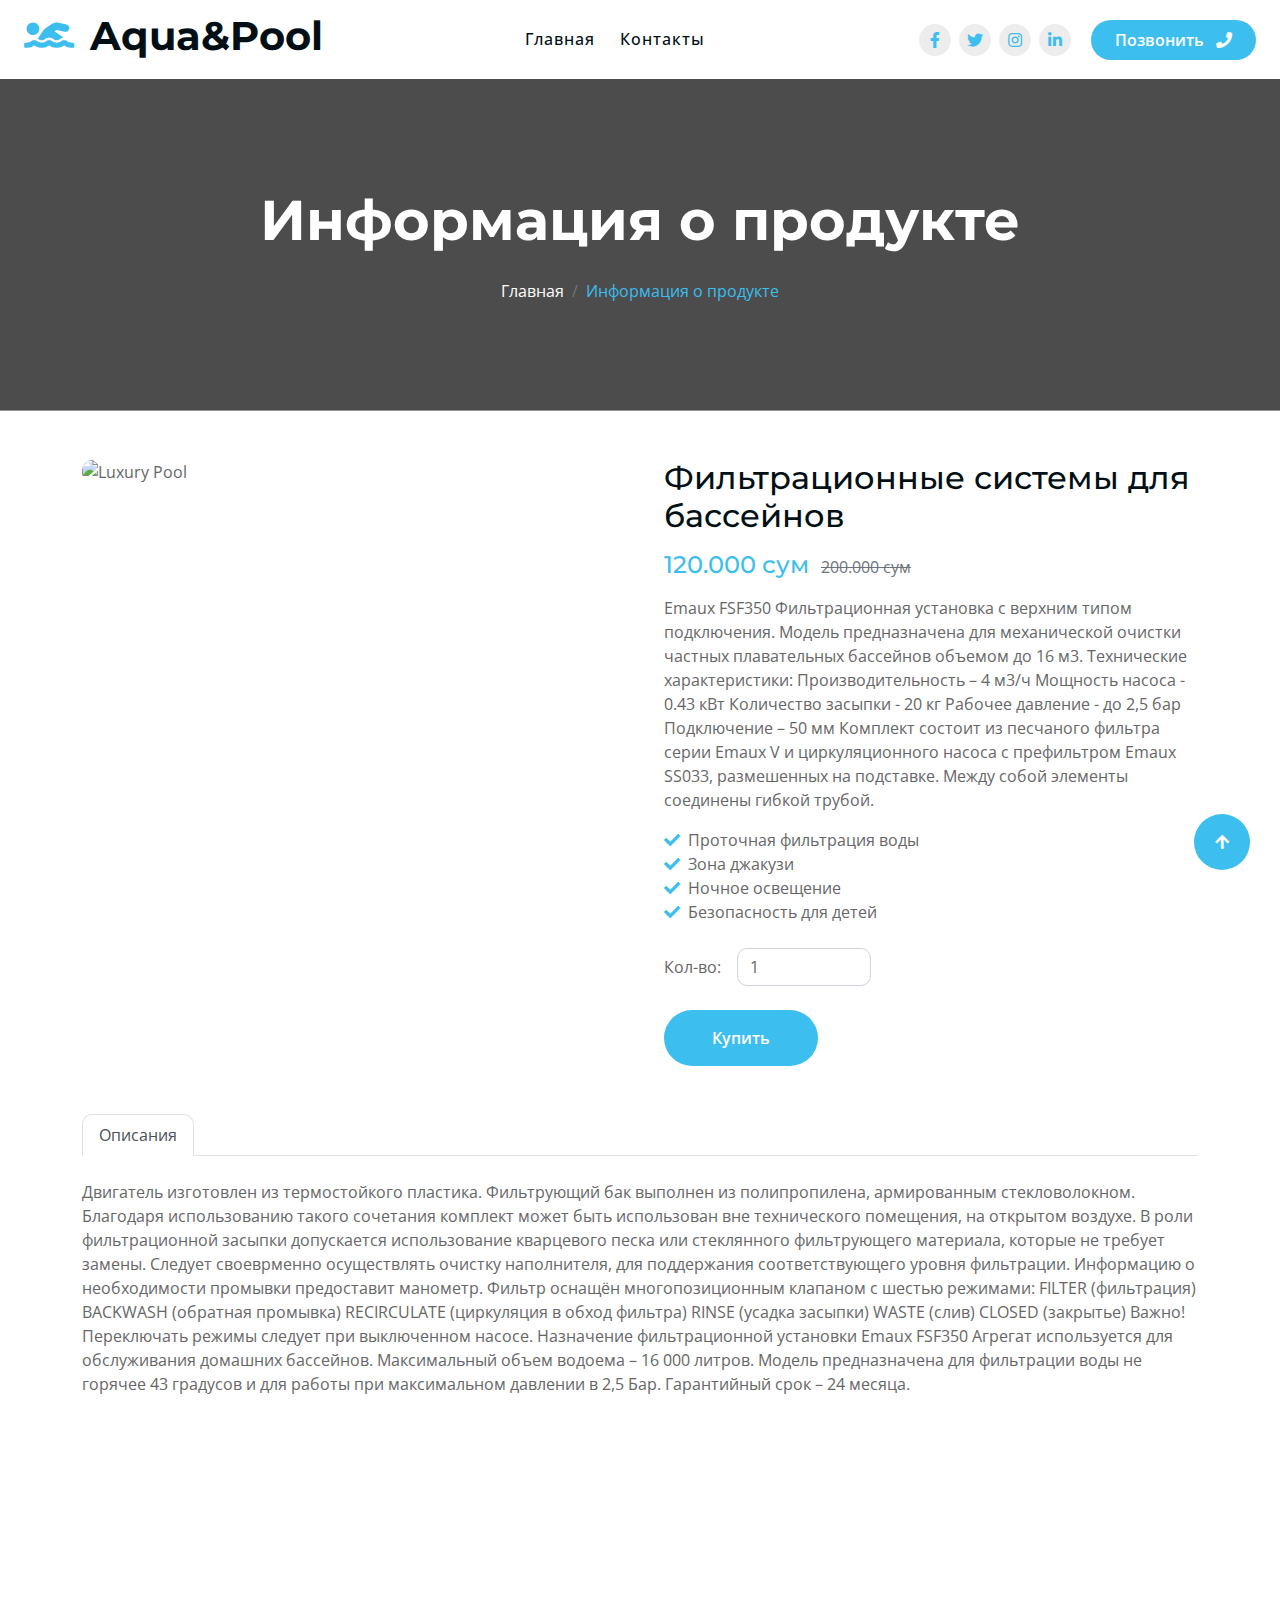
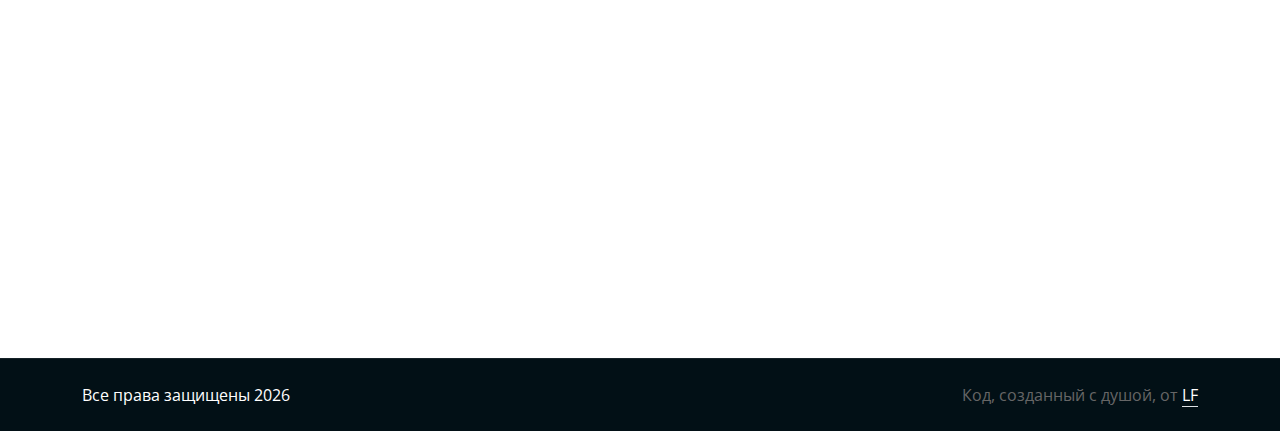
==== commit 4a6bfe18: "second3" ====
--- a/feature.html
+++ b/feature.html
@@ -106,13 +106,13 @@
         <!-- Product Images -->
         <div class="col-lg-6">
             <div class="position-relative overflow-hidden rounded">
-                <img src="img/feature-1.jpg" alt="Luxury Pool" class="img-fluid rounded w-100">
-            </div>
-            <div class="mt-3 d-flex gap-2">
+                <img src="https://poolservice24.ru/image/cache/catalog/stat/nasos/acva/FIL/aviva_s_1-450x450.jpeg" alt="Luxury Pool" class="img-fluid rounded w-100">
+            </div>
+            <!-- <div class="mt-3 d-flex gap-2">
                 <img src="img/feature-1.jpg" alt="Thumb" class="img-thumbnail" style="width: 80px;">
                 <img src="img/feature-1.jpg" alt="Thumb" class="img-thumbnail" style="width: 80px;">
                 <img src="img/feature-1.jpg" alt="Thumb" class="img-thumbnail" style="width: 80px;">
-            </div>
+            </div> -->
         </div>
 
         <!-- Product Details -->
@@ -371,7 +371,44 @@
             });
         });
         </script>
-        
+        <script>
+            document.getElementById("year").innerHTML = new Date().getFullYear();
+        document.addEventListener("DOMContentLoaded", function() {
+            const toggler = document.getElementById("navbarToggler");
+            const collapse = document.getElementById("navbarCollapse");
+            const openIcon = toggler.querySelector(".open-icon");
+            const closeIcon = toggler.querySelector(".close-icon");
+
+            // Открытие и закрытие меню
+            toggler.addEventListener("click", function() {
+                collapse.classList.toggle("show");
+                openIcon.classList.toggle("d-none");
+                closeIcon.classList.toggle("d-none");
+            });
+
+            // Закрытие меню при клике на ссылку
+            const navLinks = document.querySelectorAll(".navbar-nav .nav-link");
+            navLinks.forEach(link => {
+                link.addEventListener("click", function() {
+                    if (collapse.classList.contains("show")) {
+                        collapse.classList.remove("show");
+                        openIcon.classList.remove("d-none");
+                        closeIcon.classList.add("d-none");
+                    }
+                });
+            });
+
+            // Закрытие меню при клике вне меню
+            document.addEventListener("click", function(e) {
+                if (!toggler.contains(e.target) && !collapse.contains(e.target)) {
+                    collapse.classList.remove("show");
+                    openIcon.classList.remove("d-none");
+                    closeIcon.classList.add("d-none");
+                }
+            });
+        });
+
+        </script>
     </body>
 
 </html>--- a/css/style.css
+++ b/css/style.css
@@ -415,7 +415,7 @@
 .bg-breadcrumb {
     position: relative;
     overflow: hidden;
-    background: linear-gradient(rgba(0, 0, 0, 0.7), rgba(0, 0, 0, 0.7)), url(../img/carousel-1.jpg);
+    background: linear-gradient(rgba(0, 0, 0, 0.7), rgba(0, 0, 0, 0.7)), url('https://leisurepoolsusa.com/wp-content/uploads/2022/07/Leisure-Pools-Riviera-fiberglass-pool.webp');
     background-position: center center;
     background-repeat: no-repeat;
     background-size: cover;
